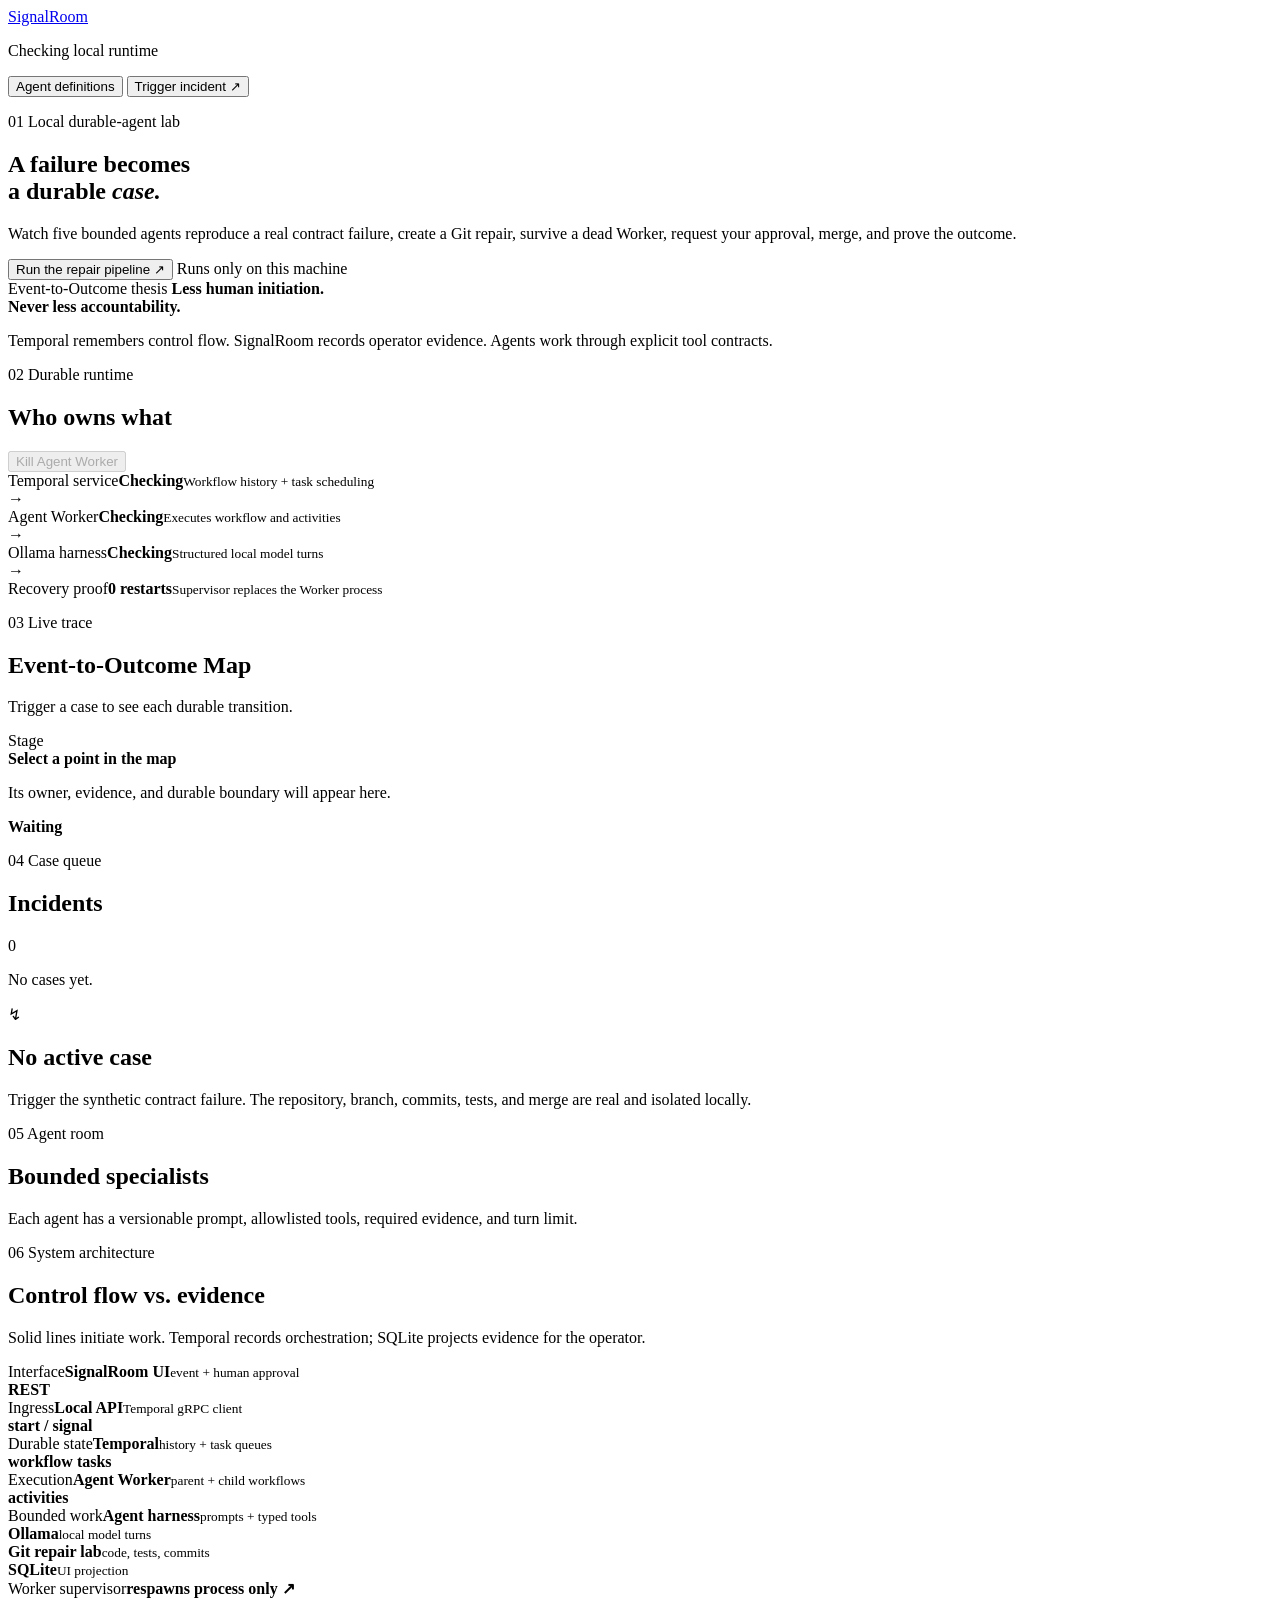
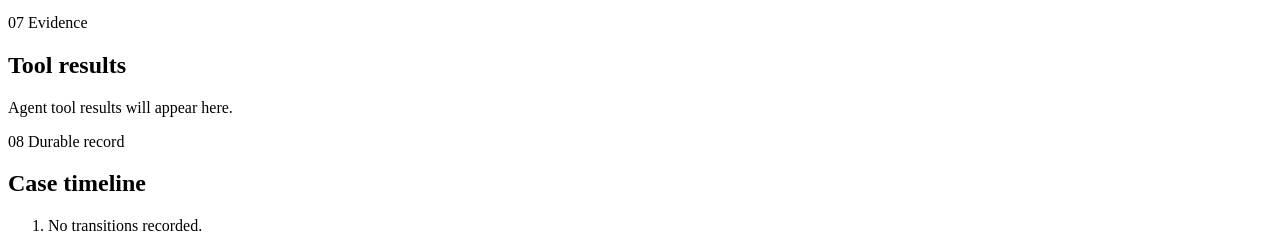
==== frontend/index.html @ caa357dc "Separate backend frontend and infrastructure" ====
<!doctype html>
<html lang="en">
<head>
  <meta charset="utf-8">
  <meta name="viewport" content="width=device-width, initial-scale=1">
  <meta name="description" content="SignalRoom turns local system events into durable, reviewable agent outcomes.">
  <title>SignalRoom — Durable agent operations</title>
  <link rel="icon" href="data:image/svg+xml,%3Csvg xmlns='http://www.w3.org/2000/svg' viewBox='0 0 64 64'%3E%3Crect width='64' height='64' rx='12' fill='%23171815'/%3E%3Cpath d='M13 42h8V29h-8zm15 0h8V14h-8zm15 0h8V23h-8z' fill='%23d7ff55'/%3E%3C/svg%3E">
  <link rel="stylesheet" href="/styles.css?v=agents-2">
</head>
<body>
  <div class="noise" aria-hidden="true"></div>
  <header class="topbar">
    <a class="brand" href="#top" aria-label="SignalRoom home"><span class="brand-mark"><i></i><i></i><i></i></span><span>SignalRoom</span></a>
    <p class="runtime-label"><span class="status-dot" id="header-dot"></span><span id="runtime-indicator">Checking local runtime</span></p>
    <div class="header-actions">
      <button class="button button-quiet" id="definitions-button">Agent definitions</button>
      <button class="button button-primary" id="trigger-button">Trigger incident <span>↗</span></button>
    </div>
  </header>

  <main id="top">
    <section class="hero">
      <p class="eyebrow"><span>01</span> Local durable-agent lab</p>
      <div class="hero-grid">
        <div>
          <h1>A failure becomes<br>a durable <em>case.</em></h1>
          <p class="hero-lede">Watch five bounded agents reproduce a real contract failure, create a Git repair, survive a dead Worker, request your approval, merge, and prove the outcome.</p>
          <div class="hero-actions">
            <button class="button button-primary button-large" id="hero-trigger">Run the repair pipeline <span>↗</span></button>
            <span class="local-note">Runs only on this machine</span>
          </div>
        </div>
        <div class="thesis-card">
          <span>Event-to-Outcome thesis</span>
          <strong>Less human initiation.<br>Never less accountability.</strong>
          <p>Temporal remembers control flow. SignalRoom records operator evidence. Agents work through explicit tool contracts.</p>
        </div>
      </div>
    </section>

    <section class="runtime-section" aria-labelledby="runtime-title">
      <div class="section-heading compact">
        <div><p class="eyebrow"><span>02</span> Durable runtime</p><h2 id="runtime-title">Who owns what</h2></div>
        <button class="button danger-button" id="kill-worker-button" disabled><span class="danger-dot"></span>Kill Agent Worker</button>
      </div>
      <div class="runtime-rail">
        <article><span>Temporal service</span><strong id="temporal-status">Checking</strong><small>Workflow history + task scheduling</small></article>
        <b>→</b>
        <article><span>Agent Worker</span><strong id="worker-status">Checking</strong><small id="worker-detail">Executes workflow and activities</small></article>
        <b>→</b>
        <article><span>Ollama harness</span><strong id="ollama-status">Checking</strong><small id="ollama-detail">Structured local model turns</small></article>
        <b>→</b>
        <article><span>Recovery proof</span><strong id="restart-count">0 restarts</strong><small>Supervisor replaces the Worker process</small></article>
      </div>
    </section>

    <section class="map-section" aria-labelledby="map-title">
      <div class="section-heading">
        <div><p class="eyebrow"><span>03</span> Live trace</p><h2 id="map-title">Event-to-Outcome Map</h2></div>
        <p class="section-meta" id="case-meta">Trigger a case to see each durable transition.</p>
      </div>
      <div class="pipeline" id="pipeline" aria-live="polite"></div>
      <div class="stage-inspector" id="stage-inspector">
        <span>Stage</span>
        <div><strong>Select a point in the map</strong><p>Its owner, evidence, and durable boundary will appear here.</p></div>
        <b>Waiting</b>
      </div>
    </section>

    <section class="workspace-grid">
      <aside class="case-panel panel">
        <div class="panel-heading"><div><p class="eyebrow"><span>04</span> Case queue</p><h2>Incidents</h2></div><span class="count" id="case-count">0</span></div>
        <div class="case-list" id="case-list"><p class="empty">No cases yet.</p></div>
      </aside>
      <section class="case-workspace panel">
        <div id="case-content" class="case-content empty-state">
          <span class="empty-icon">↯</span><h2>No active case</h2>
          <p>Trigger the synthetic contract failure. The repository, branch, commits, tests, and merge are real and isolated locally.</p>
        </div>
      </section>
    </section>

    <section class="agent-section" aria-labelledby="agents-title">
      <div class="section-heading">
        <div><p class="eyebrow"><span>05</span> Agent room</p><h2 id="agents-title">Bounded specialists</h2></div>
        <p class="section-meta">Each agent has a versionable prompt, allowlisted tools, required evidence, and turn limit.</p>
      </div>
      <div class="agent-grid" id="agent-grid"></div>
    </section>

    <section class="architecture-section" aria-labelledby="architecture-title">
      <div class="section-heading">
        <div><p class="eyebrow"><span>06</span> System architecture</p><h2 id="architecture-title">Control flow vs. evidence</h2></div>
        <p class="section-meta">Solid lines initiate work. Temporal records orchestration; SQLite projects evidence for the operator.</p>
      </div>
      <div class="architecture-scroll">
        <div class="architecture-board" role="img" aria-label="SignalRoom local system architecture">
          <div class="architecture-node acid"><span>Interface</span><strong>SignalRoom UI</strong><small>event + human approval</small></div>
          <b>REST</b>
          <div class="architecture-node"><span>Ingress</span><strong>Local API</strong><small>Temporal gRPC client</small></div>
          <b>start / signal</b>
          <div class="architecture-node dark"><span>Durable state</span><strong>Temporal</strong><small>history + task queues</small></div>
          <b>workflow tasks</b>
          <div class="architecture-node blue"><span>Execution</span><strong>Agent Worker</strong><small>parent + child workflows</small></div>
          <b>activities</b>
          <div class="architecture-node violet"><span>Bounded work</span><strong>Agent harness</strong><small>prompts + typed tools</small></div>
          <div class="architecture-branches">
            <div class="architecture-node mini"><strong>Ollama</strong><small>local model turns</small></div>
            <div class="architecture-node mini"><strong>Git repair lab</strong><small>code, tests, commits</small></div>
            <div class="architecture-node mini"><strong>SQLite</strong><small>UI projection</small></div>
          </div>
          <div class="supervisor-line"><span>Worker supervisor</span><b>respawns process only ↗</b></div>
        </div>
      </div>
    </section>

    <section class="approval-panel" id="approval-panel" hidden aria-labelledby="approval-title">
      <div class="approval-copy">
        <p class="eyebrow"><span>Human gate</span> Temporal is waiting</p>
        <h2 id="approval-title">Approve the exact reviewed commit?</h2>
        <p>The Workflow is durably paused. Killing every Worker would not lose this decision point.</p>
        <dl class="approval-facts" id="approval-facts"></dl>
        <div class="approval-actions">
          <button class="button button-primary" id="approve-button">Merge reviewed commit</button>
          <button class="button danger-button" id="reject-button">Reject</button>
        </div>
      </div>
      <div class="approval-evidence">
        <div class="code-heading"><span>Reviewed diff</span><button class="copy-button" data-copy="diff-code">Copy</button></div>
        <pre><code id="diff-code">Waiting for agent evidence…</code></pre>
      </div>
    </section>

    <section class="evidence-grid">
      <section class="evidence-panel panel">
        <div class="panel-heading"><div><p class="eyebrow"><span>07</span> Evidence</p><h2>Tool results</h2></div></div>
        <div class="evidence-tabs" id="evidence-tabs"></div>
        <div class="evidence-viewer" id="evidence-viewer"><p class="empty">Agent tool results will appear here.</p></div>
      </section>
      <section class="timeline-panel panel">
        <div class="panel-heading"><div><p class="eyebrow"><span>08</span> Durable record</p><h2>Case timeline</h2></div></div>
        <ol class="timeline" id="timeline"><li class="empty">No transitions recorded.</li></ol>
      </section>
    </section>
  </main>

  <dialog id="definitions-dialog">
    <div class="dialog-heading"><div><p class="eyebrow"><span>Config</span> backend/agents/definitions.json</p><h2>Agent definitions</h2></div><button class="icon-button" id="close-definitions" aria-label="Close">×</button></div>
    <p>These are runtime definitions—not presentation copy. Edit the JSON to change prompts, tools, required evidence, and turn limits.</p>
    <div class="code-heading"><span>JSON</span><button class="copy-button" data-copy="definitions-code">Copy</button></div>
    <pre><code id="definitions-code">Loading…</code></pre>
  </dialog>
  <div class="toast" id="toast" role="status" aria-live="polite"></div>
  <script src="/app.js?v=agents-2"></script>
</body>
</html>
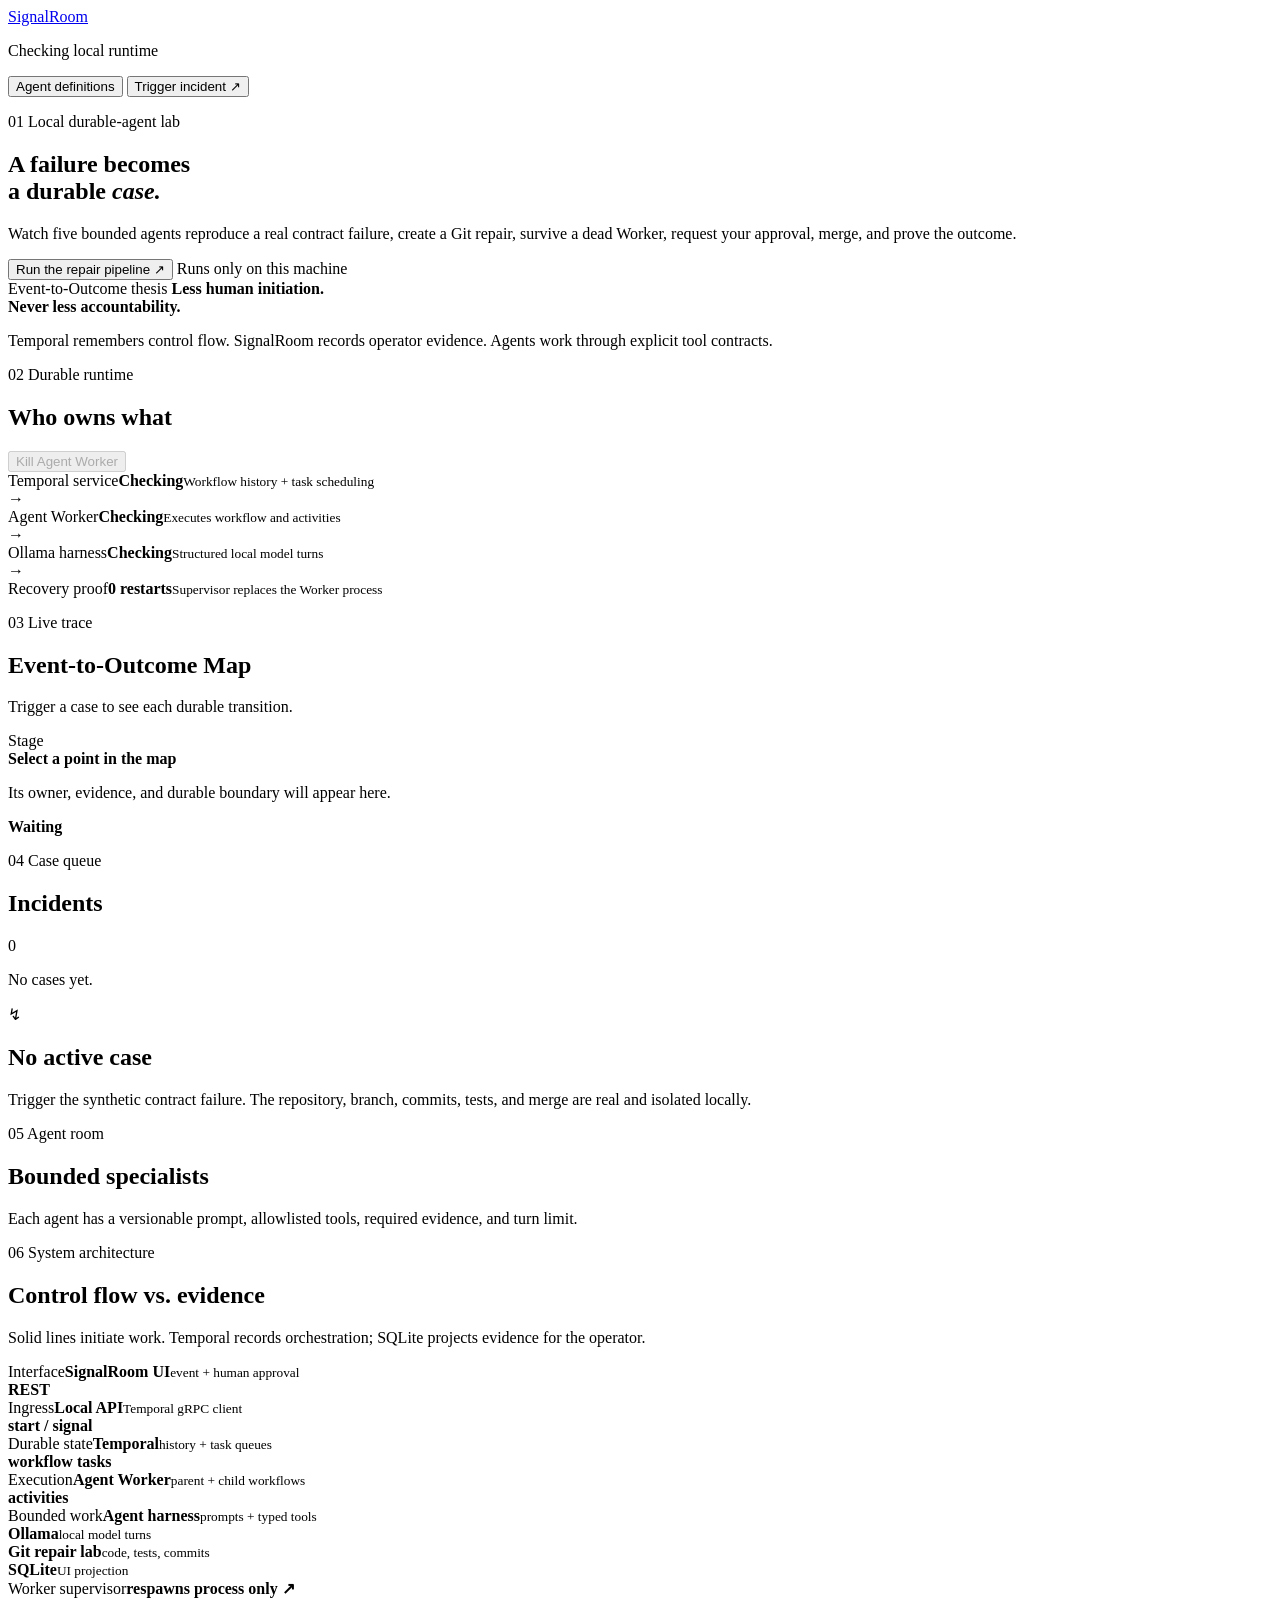
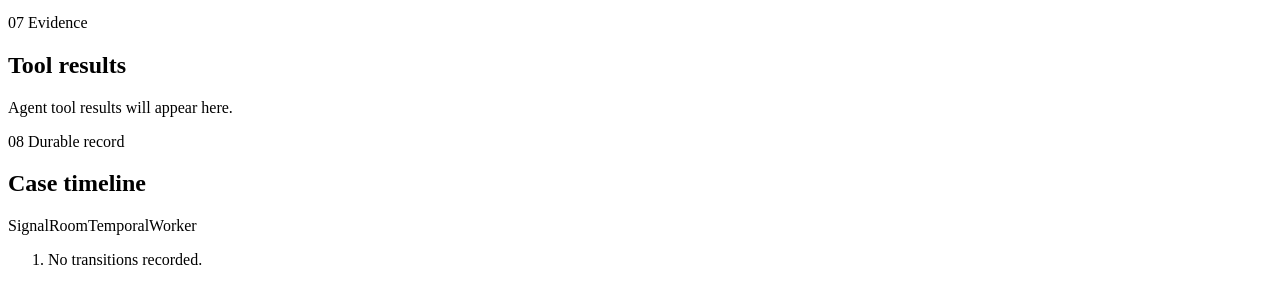
==== commit a6d9298a: "Show Temporal recovery in case timeline" ====
--- a/frontend/index.html
+++ b/frontend/index.html
@@ -6,7 +6,7 @@
   <meta name="description" content="SignalRoom turns local system events into durable, reviewable agent outcomes.">
   <title>SignalRoom — Durable agent operations</title>
   <link rel="icon" href="data:image/svg+xml,%3Csvg xmlns='http://www.w3.org/2000/svg' viewBox='0 0 64 64'%3E%3Crect width='64' height='64' rx='12' fill='%23171815'/%3E%3Cpath d='M13 42h8V29h-8zm15 0h8V14h-8zm15 0h8V23h-8z' fill='%23d7ff55'/%3E%3C/svg%3E">
-  <link rel="stylesheet" href="/styles.css?v=agents-2">
+  <link rel="stylesheet" href="/styles.css?v=agents-3">
 </head>
 <body>
   <div class="noise" aria-hidden="true"></div>
@@ -139,7 +139,7 @@
         <div class="evidence-viewer" id="evidence-viewer"><p class="empty">Agent tool results will appear here.</p></div>
       </section>
       <section class="timeline-panel panel">
-        <div class="panel-heading"><div><p class="eyebrow"><span>08</span> Durable record</p><h2>Case timeline</h2></div></div>
+        <div class="panel-heading"><div><p class="eyebrow"><span>08</span> Durable record</p><h2>Case timeline</h2></div><div class="timeline-legend" aria-label="Timeline owners"><span class="signalroom">SignalRoom</span><span class="temporal">Temporal</span><span class="worker">Worker</span></div></div>
         <ol class="timeline" id="timeline"><li class="empty">No transitions recorded.</li></ol>
       </section>
     </section>
@@ -152,6 +152,6 @@
     <pre><code id="definitions-code">Loading…</code></pre>
   </dialog>
   <div class="toast" id="toast" role="status" aria-live="polite"></div>
-  <script src="/app.js?v=agents-2"></script>
+  <script src="/app.js?v=agents-3"></script>
 </body>
 </html>
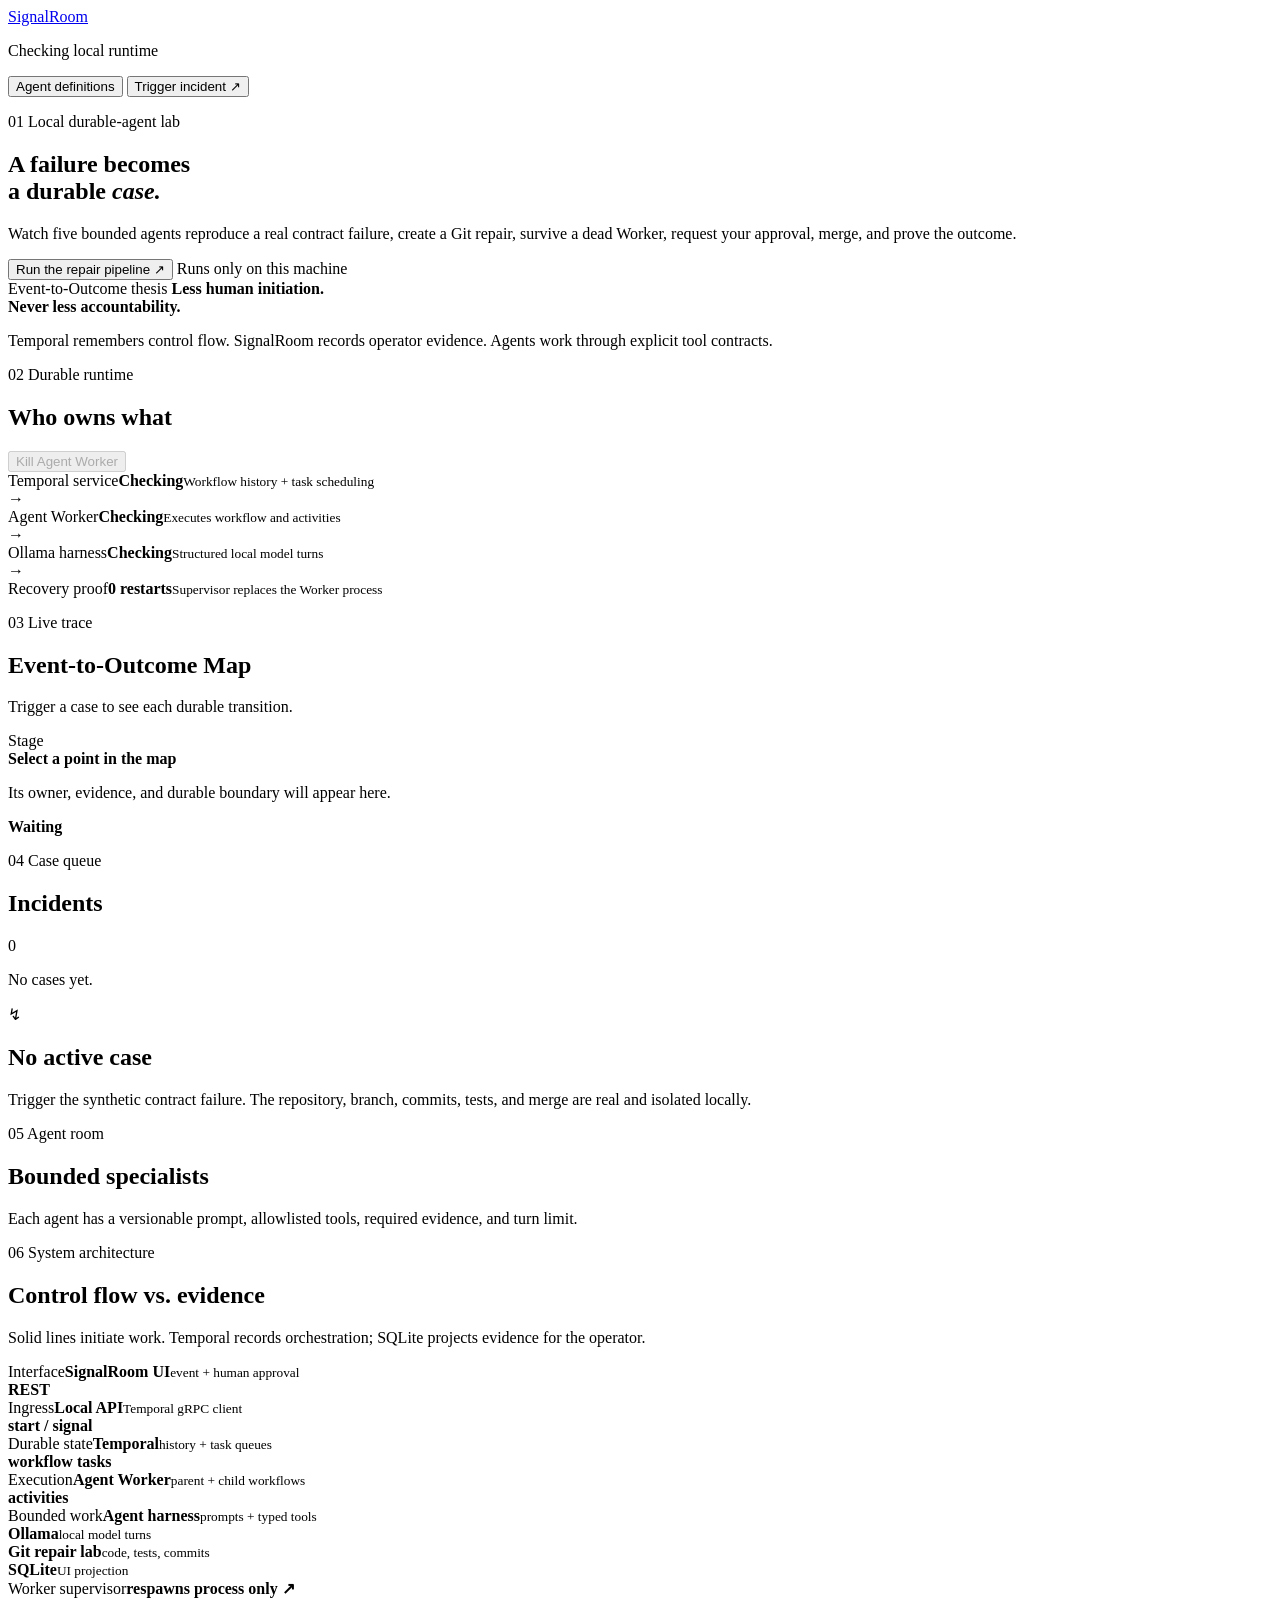
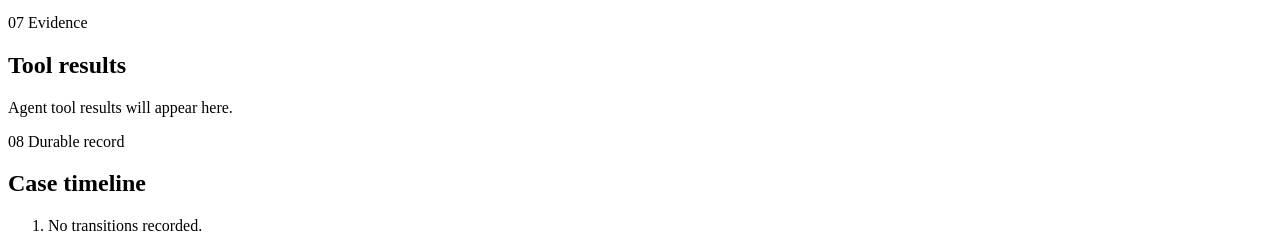
==== commit 8960d53c: "Match timeline legend to visible events" ====
--- a/frontend/index.html
+++ b/frontend/index.html
@@ -6,7 +6,7 @@
   <meta name="description" content="SignalRoom turns local system events into durable, reviewable agent outcomes.">
   <title>SignalRoom — Durable agent operations</title>
   <link rel="icon" href="data:image/svg+xml,%3Csvg xmlns='http://www.w3.org/2000/svg' viewBox='0 0 64 64'%3E%3Crect width='64' height='64' rx='12' fill='%23171815'/%3E%3Cpath d='M13 42h8V29h-8zm15 0h8V14h-8zm15 0h8V23h-8z' fill='%23d7ff55'/%3E%3C/svg%3E">
-  <link rel="stylesheet" href="/styles.css?v=agents-3">
+  <link rel="stylesheet" href="/styles.css?v=agents-8">
 </head>
 <body>
   <div class="noise" aria-hidden="true"></div>
@@ -139,7 +139,7 @@
         <div class="evidence-viewer" id="evidence-viewer"><p class="empty">Agent tool results will appear here.</p></div>
       </section>
       <section class="timeline-panel panel">
-        <div class="panel-heading"><div><p class="eyebrow"><span>08</span> Durable record</p><h2>Case timeline</h2></div><div class="timeline-legend" aria-label="Timeline owners"><span class="signalroom">SignalRoom</span><span class="temporal">Temporal</span><span class="worker">Worker</span></div></div>
+        <div class="panel-heading"><div><p class="eyebrow"><span>08</span> Durable record</p><h2>Case timeline</h2></div><div class="timeline-legend" id="timeline-legend" aria-label="Visible timeline event types"></div></div>
         <ol class="timeline" id="timeline"><li class="empty">No transitions recorded.</li></ol>
       </section>
     </section>
@@ -152,6 +152,6 @@
     <pre><code id="definitions-code">Loading…</code></pre>
   </dialog>
   <div class="toast" id="toast" role="status" aria-live="polite"></div>
-  <script src="/app.js?v=agents-3"></script>
+  <script src="/app.js?v=agents-8"></script>
 </body>
 </html>
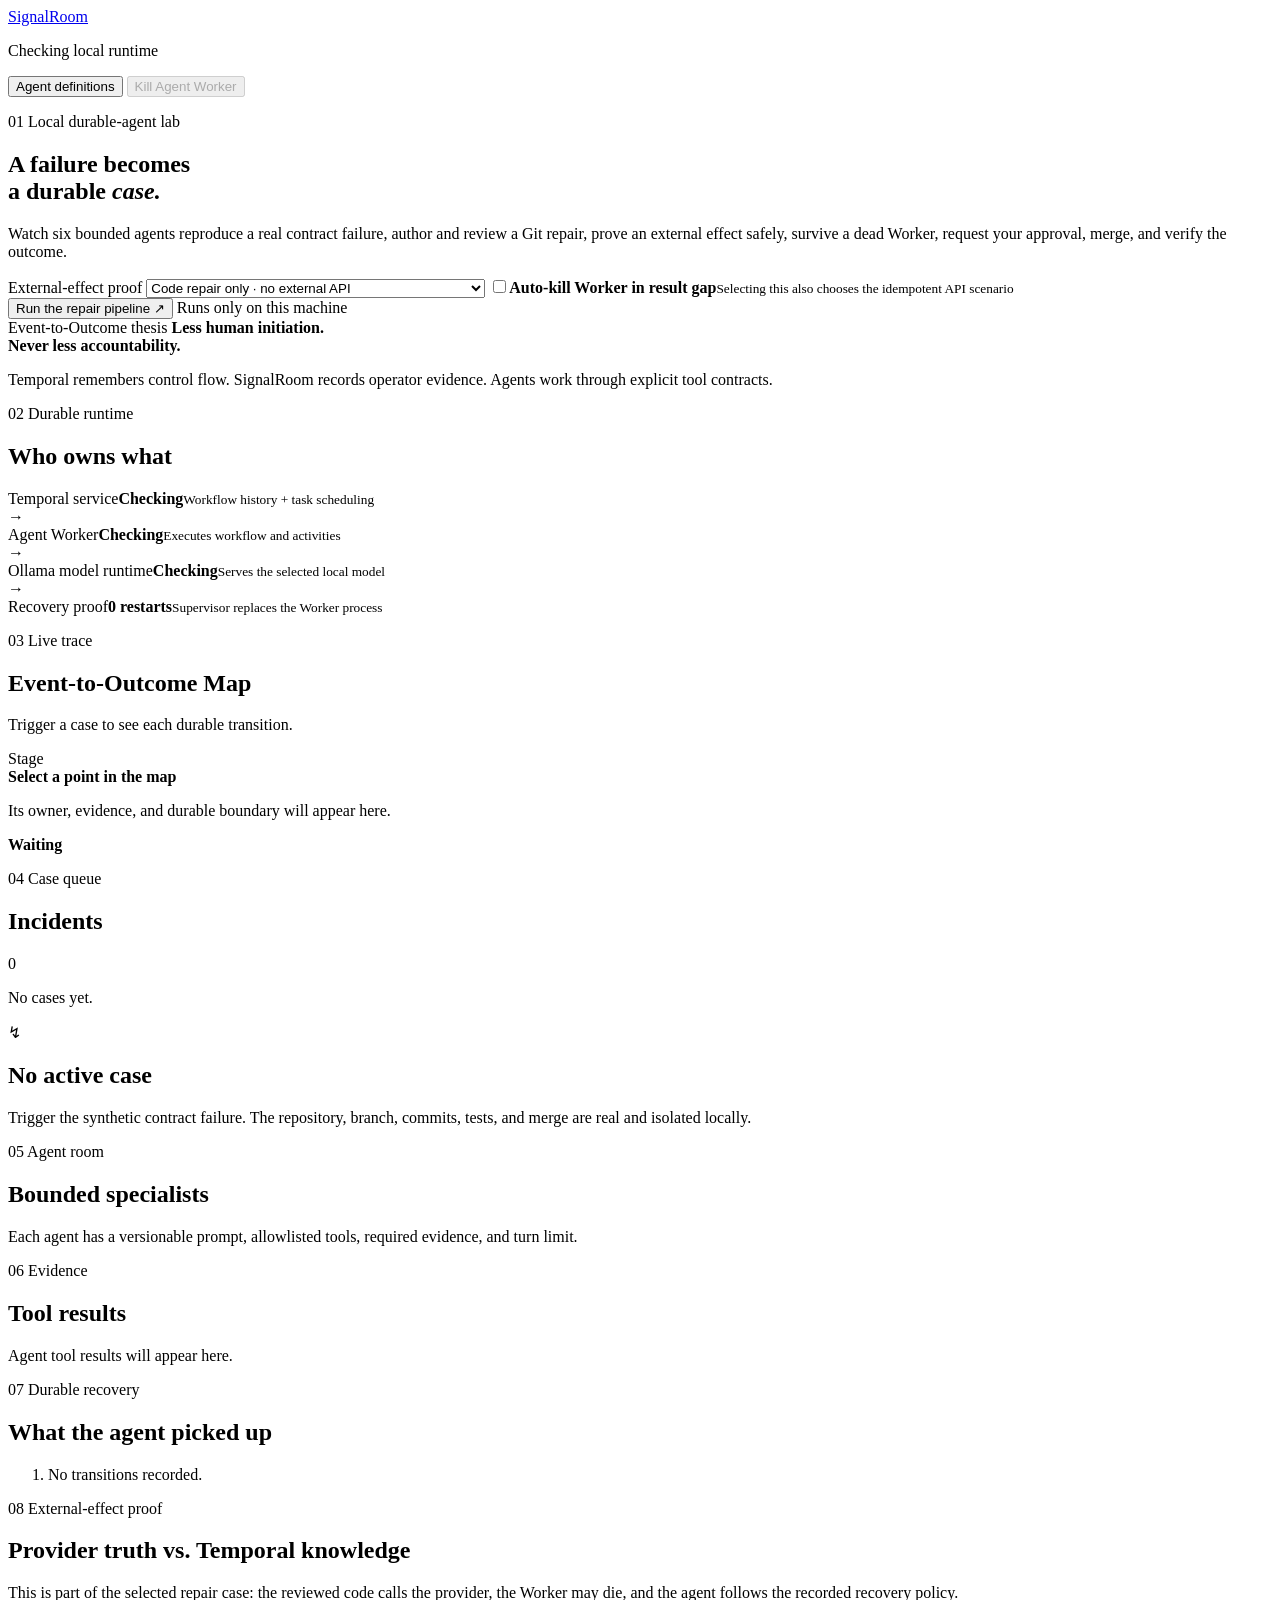
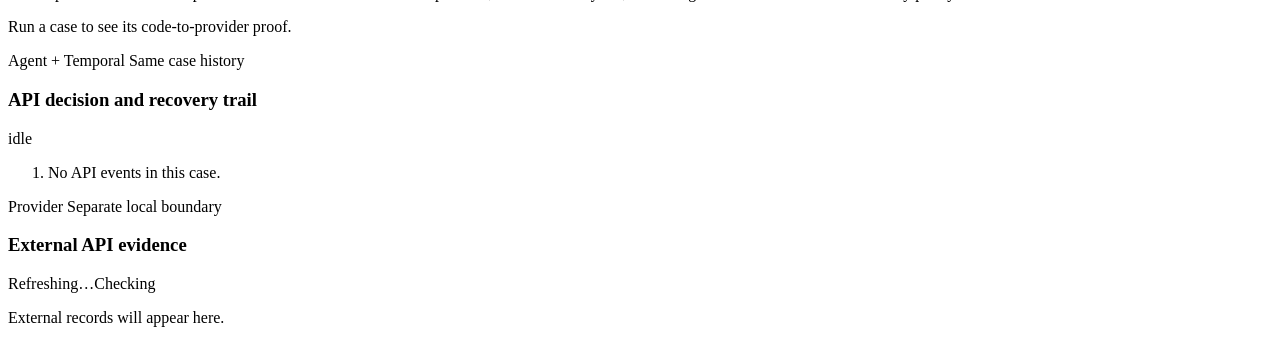
==== commit 4cd73497: "Build unified durable agent recovery pipeline" ====
--- a/frontend/index.html
+++ b/frontend/index.html
@@ -6,7 +6,7 @@
   <meta name="description" content="SignalRoom turns local system events into durable, reviewable agent outcomes.">
   <title>SignalRoom — Durable agent operations</title>
   <link rel="icon" href="data:image/svg+xml,%3Csvg xmlns='http://www.w3.org/2000/svg' viewBox='0 0 64 64'%3E%3Crect width='64' height='64' rx='12' fill='%23171815'/%3E%3Cpath d='M13 42h8V29h-8zm15 0h8V14h-8zm15 0h8V23h-8z' fill='%23d7ff55'/%3E%3C/svg%3E">
-  <link rel="stylesheet" href="/styles.css?v=agents-8">
+  <link rel="stylesheet" href="/styles.css?v=unified-proof-9">
 </head>
 <body>
   <div class="noise" aria-hidden="true"></div>
@@ -15,7 +15,7 @@
     <p class="runtime-label"><span class="status-dot" id="header-dot"></span><span id="runtime-indicator">Checking local runtime</span></p>
     <div class="header-actions">
       <button class="button button-quiet" id="definitions-button">Agent definitions</button>
-      <button class="button button-primary" id="trigger-button">Trigger incident <span>↗</span></button>
+      <button class="button danger-button" id="kill-worker-button" disabled><span class="danger-dot"></span><span id="kill-worker-label">Kill Agent Worker</span></button>
     </div>
   </header>
 
@@ -25,10 +25,21 @@
       <div class="hero-grid">
         <div>
           <h1>A failure becomes<br>a durable <em>case.</em></h1>
-          <p class="hero-lede">Watch five bounded agents reproduce a real contract failure, create a Git repair, survive a dead Worker, request your approval, merge, and prove the outcome.</p>
-          <div class="hero-actions">
-            <button class="button button-primary button-large" id="hero-trigger">Run the repair pipeline <span>↗</span></button>
-            <span class="local-note">Runs only on this machine</span>
+          <p class="hero-lede">Watch six bounded agents reproduce a real contract failure, author and review a Git repair, prove an external effect safely, survive a dead Worker, request your approval, merge, and verify the outcome.</p>
+          <div class="pipeline-launch">
+            <label for="repair-strategy"><span>External-effect proof</span>
+              <select id="repair-strategy">
+                <option value="none">Code repair only · no external API</option>
+                <option value="native_idempotency">Idempotent API · retry POST with the same key</option>
+                <option value="at_most_once">Non-idempotent API · maximumAttempts=1</option>
+                <option value="validation">Non-idempotent API · 0 POST retries + GET recovery</option>
+              </select>
+            </label>
+            <label class="auto-crash-control"><input type="checkbox" id="auto-crash"><span><strong>Auto-kill Worker in result gap</strong><small>Selecting this also chooses the idempotent API scenario</small></span></label>
+            <div class="hero-actions">
+              <button class="button button-primary button-large" id="hero-trigger">Run the repair pipeline <span>↗</span></button>
+              <span class="local-note">Runs only on this machine</span>
+            </div>
           </div>
         </div>
         <div class="thesis-card">
@@ -42,14 +53,13 @@
     <section class="runtime-section" aria-labelledby="runtime-title">
       <div class="section-heading compact">
         <div><p class="eyebrow"><span>02</span> Durable runtime</p><h2 id="runtime-title">Who owns what</h2></div>
-        <button class="button danger-button" id="kill-worker-button" disabled><span class="danger-dot"></span>Kill Agent Worker</button>
       </div>
       <div class="runtime-rail">
         <article><span>Temporal service</span><strong id="temporal-status">Checking</strong><small>Workflow history + task scheduling</small></article>
         <b>→</b>
         <article><span>Agent Worker</span><strong id="worker-status">Checking</strong><small id="worker-detail">Executes workflow and activities</small></article>
         <b>→</b>
-        <article><span>Ollama harness</span><strong id="ollama-status">Checking</strong><small id="ollama-detail">Structured local model turns</small></article>
+        <article><span>Ollama model runtime</span><strong id="ollama-status">Checking</strong><small id="ollama-detail">Serves the selected local model</small></article>
         <b>→</b>
         <article><span>Recovery proof</span><strong id="restart-count">0 restarts</strong><small>Supervisor replaces the Worker process</small></article>
       </div>
@@ -89,32 +99,6 @@
       <div class="agent-grid" id="agent-grid"></div>
     </section>
 
-    <section class="architecture-section" aria-labelledby="architecture-title">
-      <div class="section-heading">
-        <div><p class="eyebrow"><span>06</span> System architecture</p><h2 id="architecture-title">Control flow vs. evidence</h2></div>
-        <p class="section-meta">Solid lines initiate work. Temporal records orchestration; SQLite projects evidence for the operator.</p>
-      </div>
-      <div class="architecture-scroll">
-        <div class="architecture-board" role="img" aria-label="SignalRoom local system architecture">
-          <div class="architecture-node acid"><span>Interface</span><strong>SignalRoom UI</strong><small>event + human approval</small></div>
-          <b>REST</b>
-          <div class="architecture-node"><span>Ingress</span><strong>Local API</strong><small>Temporal gRPC client</small></div>
-          <b>start / signal</b>
-          <div class="architecture-node dark"><span>Durable state</span><strong>Temporal</strong><small>history + task queues</small></div>
-          <b>workflow tasks</b>
-          <div class="architecture-node blue"><span>Execution</span><strong>Agent Worker</strong><small>parent + child workflows</small></div>
-          <b>activities</b>
-          <div class="architecture-node violet"><span>Bounded work</span><strong>Agent harness</strong><small>prompts + typed tools</small></div>
-          <div class="architecture-branches">
-            <div class="architecture-node mini"><strong>Ollama</strong><small>local model turns</small></div>
-            <div class="architecture-node mini"><strong>Git repair lab</strong><small>code, tests, commits</small></div>
-            <div class="architecture-node mini"><strong>SQLite</strong><small>UI projection</small></div>
-          </div>
-          <div class="supervisor-line"><span>Worker supervisor</span><b>respawns process only ↗</b></div>
-        </div>
-      </div>
-    </section>
-
     <section class="approval-panel" id="approval-panel" hidden aria-labelledby="approval-title">
       <div class="approval-copy">
         <p class="eyebrow"><span>Human gate</span> Temporal is waiting</p>
@@ -134,14 +118,38 @@
 
     <section class="evidence-grid">
       <section class="evidence-panel panel">
-        <div class="panel-heading"><div><p class="eyebrow"><span>07</span> Evidence</p><h2>Tool results</h2></div></div>
-        <div class="evidence-tabs" id="evidence-tabs"></div>
+        <div class="panel-heading"><div><p class="eyebrow"><span>06</span> Evidence</p><h2>Tool results</h2></div></div>
+        <div class="evidence-tabs" id="evidence-tabs" data-scroll-key="evidence-tabs"></div>
         <div class="evidence-viewer" id="evidence-viewer"><p class="empty">Agent tool results will appear here.</p></div>
       </section>
       <section class="timeline-panel panel">
-        <div class="panel-heading"><div><p class="eyebrow"><span>08</span> Durable record</p><h2>Case timeline</h2></div><div class="timeline-legend" id="timeline-legend" aria-label="Visible timeline event types"></div></div>
-        <ol class="timeline" id="timeline"><li class="empty">No transitions recorded.</li></ol>
+        <div class="panel-heading"><div><p class="eyebrow"><span>07</span> Durable recovery</p><h2>What the agent picked up</h2></div><div class="timeline-legend" id="timeline-legend" aria-label="Visible timeline event types"></div></div>
+        <section class="recovery-proof" id="recovery-proof" hidden aria-live="polite"></section>
+        <nav class="timeline-filters" id="timeline-filters" aria-label="Timeline view"></nav>
+        <ol class="timeline" id="timeline" data-scroll-key="case-timeline-list"><li class="empty">No transitions recorded.</li></ol>
       </section>
+    </section>
+
+    <section class="reliability-section" aria-labelledby="reliability-title">
+      <div class="section-heading">
+        <div><p class="eyebrow"><span>08</span> External-effect proof</p><h2 id="reliability-title">Provider truth vs. Temporal knowledge</h2></div>
+        <p class="section-meta">This is part of the selected repair case: the reviewed code calls the provider, the Worker may die, and the agent follows the recorded recovery policy.</p>
+      </div>
+      <div class="strategy-note" id="strategy-note"></div>
+      <div class="reliability-status" id="reliability-status">
+        <p class="empty">Run a case to see its code-to-provider proof.</p>
+      </div>
+      <div class="external-call-flow" id="external-call-flow" aria-live="polite"></div>
+      <div class="reliability-grid">
+        <article class="panel reliability-trace-panel">
+          <div class="panel-heading"><div><p class="eyebrow"><span>Agent + Temporal</span> Same case history</p><h3>API decision and recovery trail</h3></div><span class="status-chip" id="reliability-run-status">idle</span></div>
+          <ol class="reliability-timeline" id="reliability-timeline" data-scroll-key="external-timeline-list"><li class="empty">No API events in this case.</li></ol>
+        </article>
+        <article class="panel provider-panel">
+          <div class="panel-heading"><div><p class="eyebrow"><span>Provider</span> Separate local boundary</p><h3>External API evidence</h3></div><div class="provider-live"><span class="live-refresh" id="provider-refresh">Refreshing…</span><span class="provider-health" id="provider-health">Checking</span></div></div>
+          <div class="provider-data" id="provider-data"><p class="empty">External records will appear here.</p></div>
+        </article>
+      </div>
     </section>
   </main>
 
@@ -152,6 +160,6 @@
     <pre><code id="definitions-code">Loading…</code></pre>
   </dialog>
   <div class="toast" id="toast" role="status" aria-live="polite"></div>
-  <script src="/app.js?v=agents-8"></script>
+  <script src="/app.js?v=unified-proof-10"></script>
 </body>
 </html>
